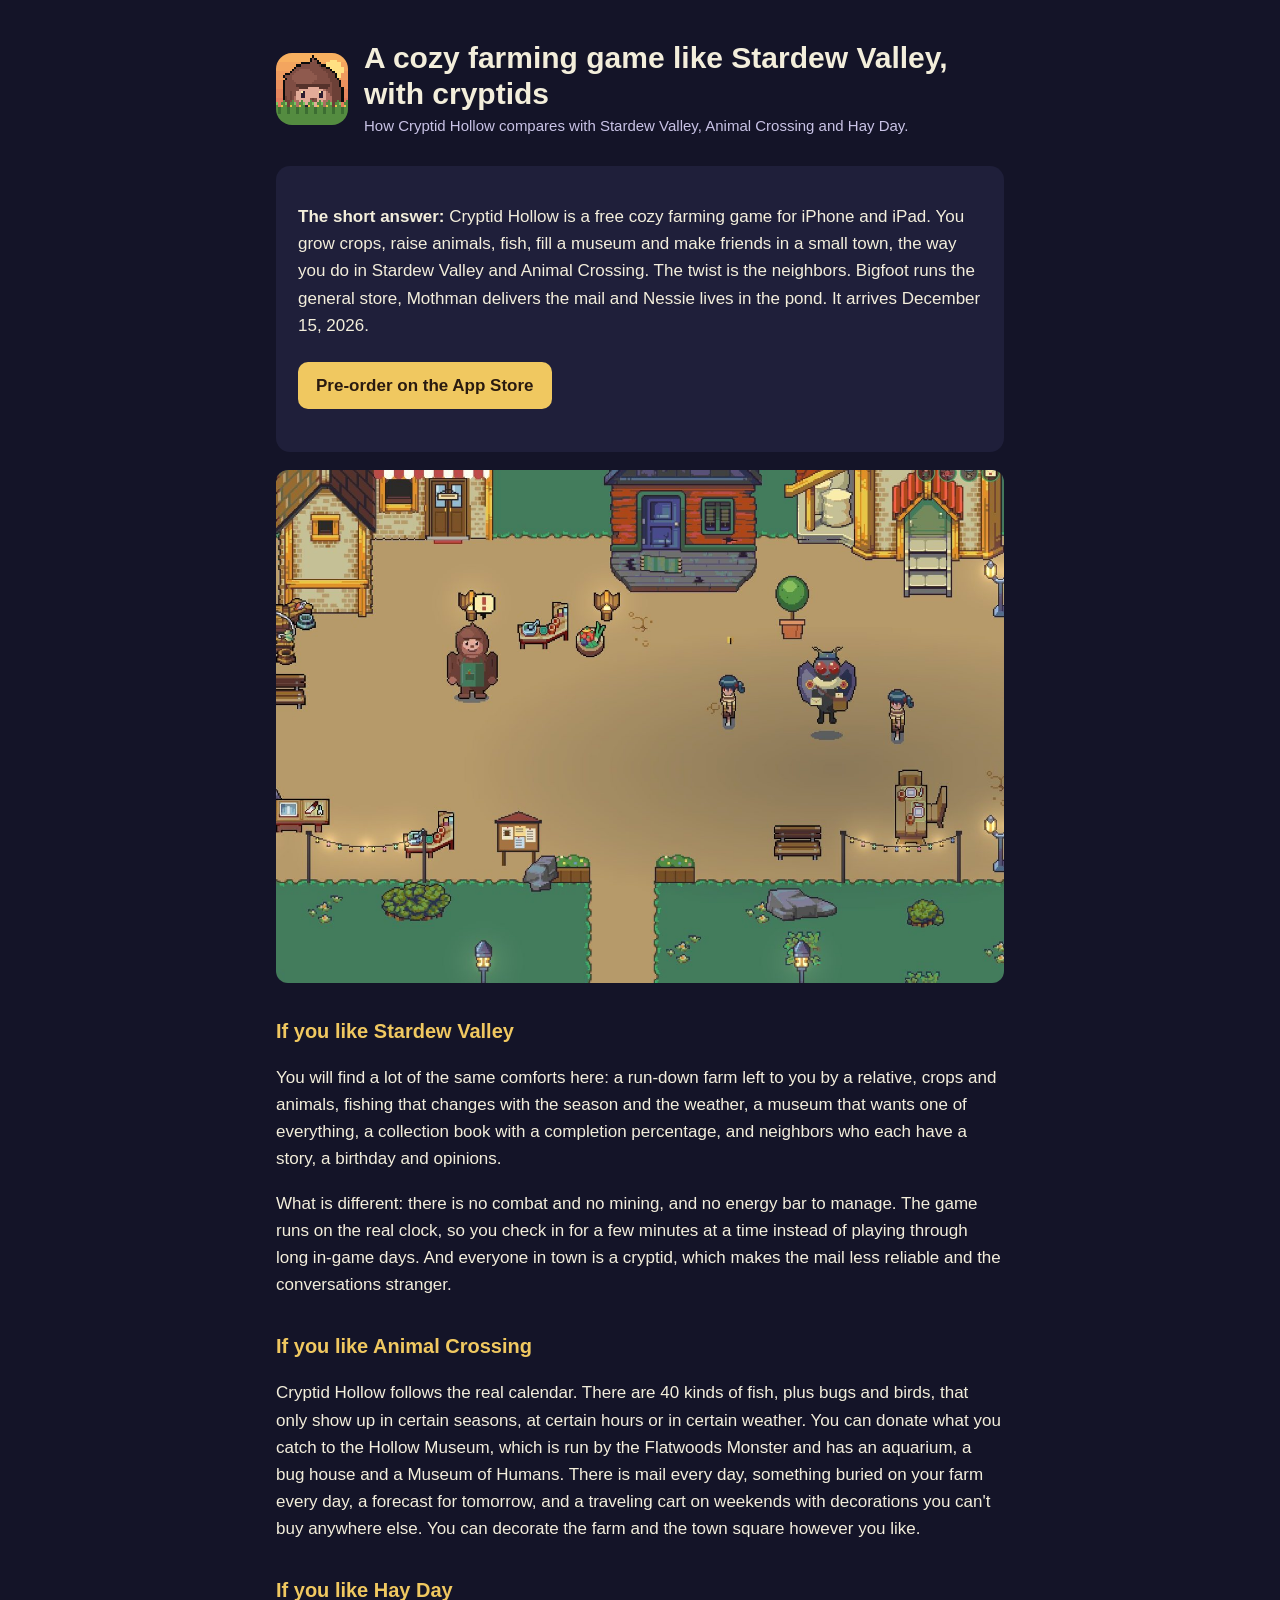
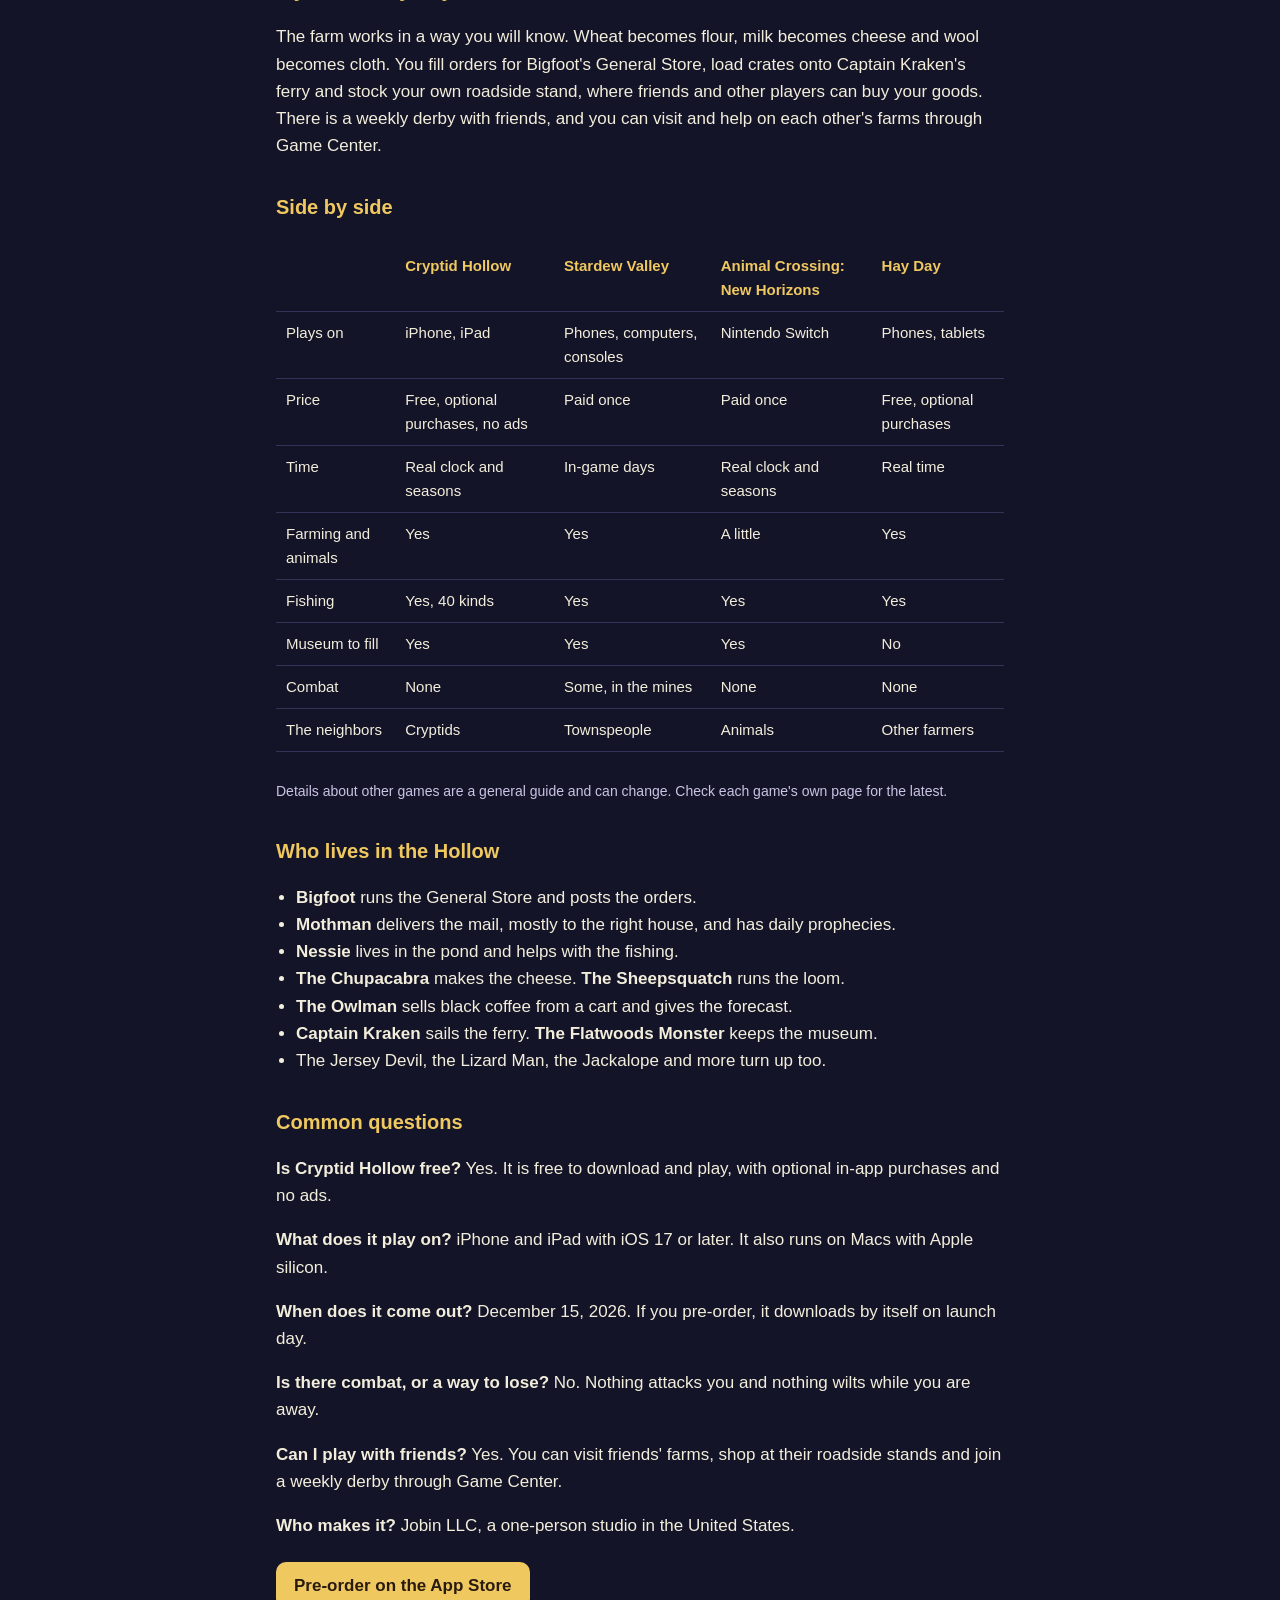
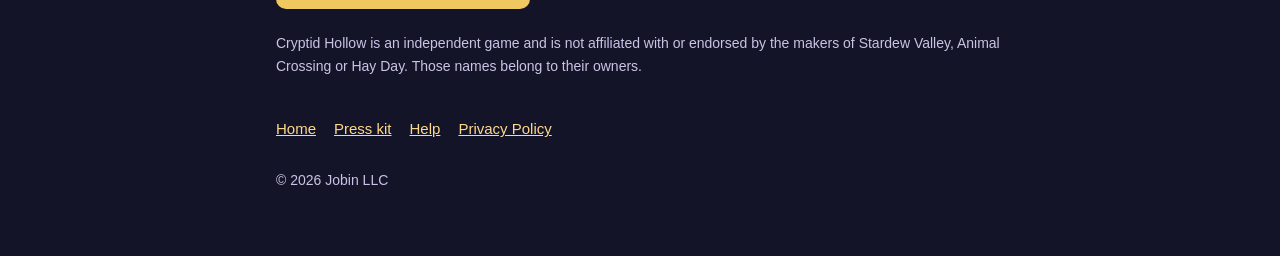
==== games-like-stardew-valley.html @ d9f1b3c2 "Help search engines and AI assistants find the game: comparison page, FAQ, structured data, robots, " ====
<!doctype html>
<html lang="en">
<head>
<meta charset="utf-8">
<meta name="viewport" content="width=device-width, initial-scale=1">
<title>A Cozy Farming Game Like Stardew Valley for iPhone and iPad | Cryptid Hollow</title>
<meta name="description" content="Looking for a game like Stardew Valley, Animal Crossing or Hay Day on iPhone or iPad? Cryptid Hollow is a free cozy farming game where your neighbors are Bigfoot, Mothman and Nessie. See how it compares.">
<link rel="canonical" href="https://cryptidhollowgame.com/games-like-stardew-valley.html">
<meta property="og:title" content="A cozy farming game like Stardew Valley, with cryptids">
<meta property="og:description" content="How Cryptid Hollow compares with Stardew Valley, Animal Crossing and Hay Day. Free on iPhone and iPad, December 15.">
<meta property="og:image" content="https://cryptidhollowgame.com/assets/shot_town.jpg">
<meta property="og:type" content="article">
<meta name="twitter:card" content="summary_large_image">
<meta name="apple-itunes-app" content="app-id=6833133647">
<link rel="stylesheet" href="style.css">
<link rel="icon" href="icon.png">
<style>
table{width:100%;border-collapse:collapse;margin:14px 0;font-size:15px}
th,td{text-align:left;padding:9px 10px;border-bottom:1px solid #34345a;vertical-align:top}
th{color:var(--accent)}
.button{display:inline-block;background:var(--accent);color:#2a1b10;font-weight:700;text-decoration:none;padding:10px 18px;border-radius:10px;margin:6px 10px 6px 0}
.shot{display:block;width:100%;height:auto;border-radius:12px;margin:14px 0}
ul{padding-left:20px}
.scroll{overflow-x:auto}
.small{font-size:14px;color:var(--soft)}
</style>
<script type="application/ld+json">
{"@context":"https://schema.org","@type":"FAQPage","mainEntity":[
{"@type":"Question","name":"Is Cryptid Hollow like Stardew Valley?","acceptedAnswer":{"@type":"Answer","text":"In spirit, yes. Like Stardew Valley, Cryptid Hollow is a cozy farming game about growing crops, raising animals, fishing, filling a museum and getting to know a small town of characters. The differences: the neighbors are cryptids such as Bigfoot, Mothman and Nessie, there is no combat or mining, the game runs in real time and was built for iPhone and iPad, and it is free to download."}},
{"@type":"Question","name":"What is a good game like Stardew Valley on iPhone or iPad?","acceptedAnswer":{"@type":"Answer","text":"Cryptid Hollow is a free cozy farming game for iPhone and iPad with farming, fishing, a museum to fill, seasons, weather and a town of characters to befriend. It was built for touch and short sessions, and it arrives on the App Store on December 15, 2026."}},
{"@type":"Question","name":"Is Cryptid Hollow like Animal Crossing?","acceptedAnswer":{"@type":"Answer","text":"It shares the daily rhythm. The game follows the real clock and calendar, so there are fish, bugs and birds that only appear in certain seasons and at certain times of day, a museum that takes donations, neighbors with birthdays, mail every day and a traveling cart on weekends."}},
{"@type":"Question","name":"Is Cryptid Hollow like Hay Day?","acceptedAnswer":{"@type":"Answer","text":"The farm side will feel familiar to Hay Day players: crops and animals feed buildings such as a mill and a creamery, and you fill orders, load a ferry and sell goods at your own roadside stand, where friends and other players can buy them."}},
{"@type":"Question","name":"Is Cryptid Hollow free?","acceptedAnswer":{"@type":"Answer","text":"Yes. Cryptid Hollow is free to download and play. It has optional in-app purchases and no ads."}}
]}
</script>
</head>
<body>
<main>
<header>
  <img src="icon.png" alt="Cryptid Hollow app icon">
  <div>
    <h1>A cozy farming game like Stardew Valley, with cryptids</h1>
    <p class="sub">How Cryptid Hollow compares with Stardew Valley, Animal Crossing and Hay Day.</p>
  </div>
</header>

<div class="card">
  <p><strong>The short answer:</strong> Cryptid Hollow is a free cozy farming game for iPhone and iPad. You grow crops, raise animals, fish, fill a museum and make friends in a small town, the way you do in Stardew Valley and Animal Crossing. The twist is the neighbors. Bigfoot runs the general store, Mothman delivers the mail and Nessie lives in the pond. It arrives December 15, 2026.</p>
  <p><a class="button" href="https://apps.apple.com/us/app/cryptid-hollow/id6833133647">Pre-order on the App Store</a></p>
</div>

<img class="shot" src="assets/shot_town.jpg" alt="The town square in Cryptid Hollow, with the General Store, the post office and a fountain">

<h2>If you like Stardew Valley</h2>
<p>You will find a lot of the same comforts here: a run-down farm left to you by a relative, crops and animals, fishing that changes with the season and the weather, a museum that wants one of everything, a collection book with a completion percentage, and neighbors who each have a story, a birthday and opinions.</p>
<p>What is different: there is no combat and no mining, and no energy bar to manage. The game runs on the real clock, so you check in for a few minutes at a time instead of playing through long in-game days. And everyone in town is a cryptid, which makes the mail less reliable and the conversations stranger.</p>

<h2>If you like Animal Crossing</h2>
<p>Cryptid Hollow follows the real calendar. There are 40 kinds of fish, plus bugs and birds, that only show up in certain seasons, at certain hours or in certain weather. You can donate what you catch to the Hollow Museum, which is run by the Flatwoods Monster and has an aquarium, a bug house and a Museum of Humans. There is mail every day, something buried on your farm every day, a forecast for tomorrow, and a traveling cart on weekends with decorations you can't buy anywhere else. You can decorate the farm and the town square however you like.</p>

<h2>If you like Hay Day</h2>
<p>The farm works in a way you will know. Wheat becomes flour, milk becomes cheese and wool becomes cloth. You fill orders for Bigfoot's General Store, load crates onto Captain Kraken's ferry and stock your own roadside stand, where friends and other players can buy your goods. There is a weekly derby with friends, and you can visit and help on each other's farms through Game Center.</p>

<h2>Side by side</h2>
<div class="scroll">
<table>
  <tr><th></th><th>Cryptid Hollow</th><th>Stardew Valley</th><th>Animal Crossing: New Horizons</th><th>Hay Day</th></tr>
  <tr><td>Plays on</td><td>iPhone, iPad</td><td>Phones, computers, consoles</td><td>Nintendo Switch</td><td>Phones, tablets</td></tr>
  <tr><td>Price</td><td>Free, optional purchases, no ads</td><td>Paid once</td><td>Paid once</td><td>Free, optional purchases</td></tr>
  <tr><td>Time</td><td>Real clock and seasons</td><td>In-game days</td><td>Real clock and seasons</td><td>Real time</td></tr>
  <tr><td>Farming and animals</td><td>Yes</td><td>Yes</td><td>A little</td><td>Yes</td></tr>
  <tr><td>Fishing</td><td>Yes, 40 kinds</td><td>Yes</td><td>Yes</td><td>Yes</td></tr>
  <tr><td>Museum to fill</td><td>Yes</td><td>Yes</td><td>Yes</td><td>No</td></tr>
  <tr><td>Combat</td><td>None</td><td>Some, in the mines</td><td>None</td><td>None</td></tr>
  <tr><td>The neighbors</td><td>Cryptids</td><td>Townspeople</td><td>Animals</td><td>Other farmers</td></tr>
</table>
</div>
<p class="small">Details about other games are a general guide and can change. Check each game's own page for the latest.</p>

<h2>Who lives in the Hollow</h2>
<ul>
  <li><strong>Bigfoot</strong> runs the General Store and posts the orders.</li>
  <li><strong>Mothman</strong> delivers the mail, mostly to the right house, and has daily prophecies.</li>
  <li><strong>Nessie</strong> lives in the pond and helps with the fishing.</li>
  <li><strong>The Chupacabra</strong> makes the cheese. <strong>The Sheepsquatch</strong> runs the loom.</li>
  <li><strong>The Owlman</strong> sells black coffee from a cart and gives the forecast.</li>
  <li><strong>Captain Kraken</strong> sails the ferry. <strong>The Flatwoods Monster</strong> keeps the museum.</li>
  <li>The Jersey Devil, the Lizard Man, the Jackalope and more turn up too.</li>
</ul>

<h2>Common questions</h2>
<p><strong>Is Cryptid Hollow free?</strong> Yes. It is free to download and play, with optional in-app purchases and no ads.</p>
<p><strong>What does it play on?</strong> iPhone and iPad with iOS 17 or later. It also runs on Macs with Apple silicon.</p>
<p><strong>When does it come out?</strong> December 15, 2026. If you pre-order, it downloads by itself on launch day.</p>
<p><strong>Is there combat, or a way to lose?</strong> No. Nothing attacks you and nothing wilts while you are away.</p>
<p><strong>Can I play with friends?</strong> Yes. You can visit friends' farms, shop at their roadside stands and join a weekly derby through Game Center.</p>
<p><strong>Who makes it?</strong> Jobin LLC, a one-person studio in the United States.</p>

<p><a class="button" href="https://apps.apple.com/us/app/cryptid-hollow/id6833133647">Pre-order on the App Store</a></p>

<p class="small">Cryptid Hollow is an independent game and is not affiliated with or endorsed by the makers of Stardew Valley, Animal Crossing or Hay Day. Those names belong to their owners.</p>

<nav><a href="index.html">Home</a><a href="press.html">Press kit</a><a href="support.html">Help</a><a href="privacy.html">Privacy Policy</a></nav>
<footer>© 2026 Jobin LLC</footer>
</main>
</body>
</html>
---- style.css ----
:root{--bg:#141428;--card:#1f1f3a;--ink:#f3eedb;--soft:#c9c3e6;--accent:#f0c860;--link:#ffd98a}
*{box-sizing:border-box}
body{margin:0;background:var(--bg);color:var(--ink);font:17px/1.6 -apple-system,BlinkMacSystemFont,"Segoe UI",Roboto,sans-serif}
main{max-width:760px;margin:0 auto;padding:40px 16px 64px}
header{display:flex;align-items:center;gap:16px;margin-bottom:28px}
header img{width:72px;height:72px;border-radius:16px;image-rendering:pixelated}
h1{margin:0;font-size:30px;line-height:1.2}
h2{color:var(--accent);font-size:20px;margin:32px 0 8px}
p,li{color:var(--ink)}
.sub{color:var(--soft);margin:2px 0 0;font-size:15px}
.card{background:var(--card);border-radius:14px;padding:20px 22px;margin:18px 0}
a{color:var(--link)}
nav{display:flex;gap:18px;margin-top:40px;font-size:15px;color:var(--soft)}
footer{margin-top:28px;font-size:14px;color:var(--soft)}
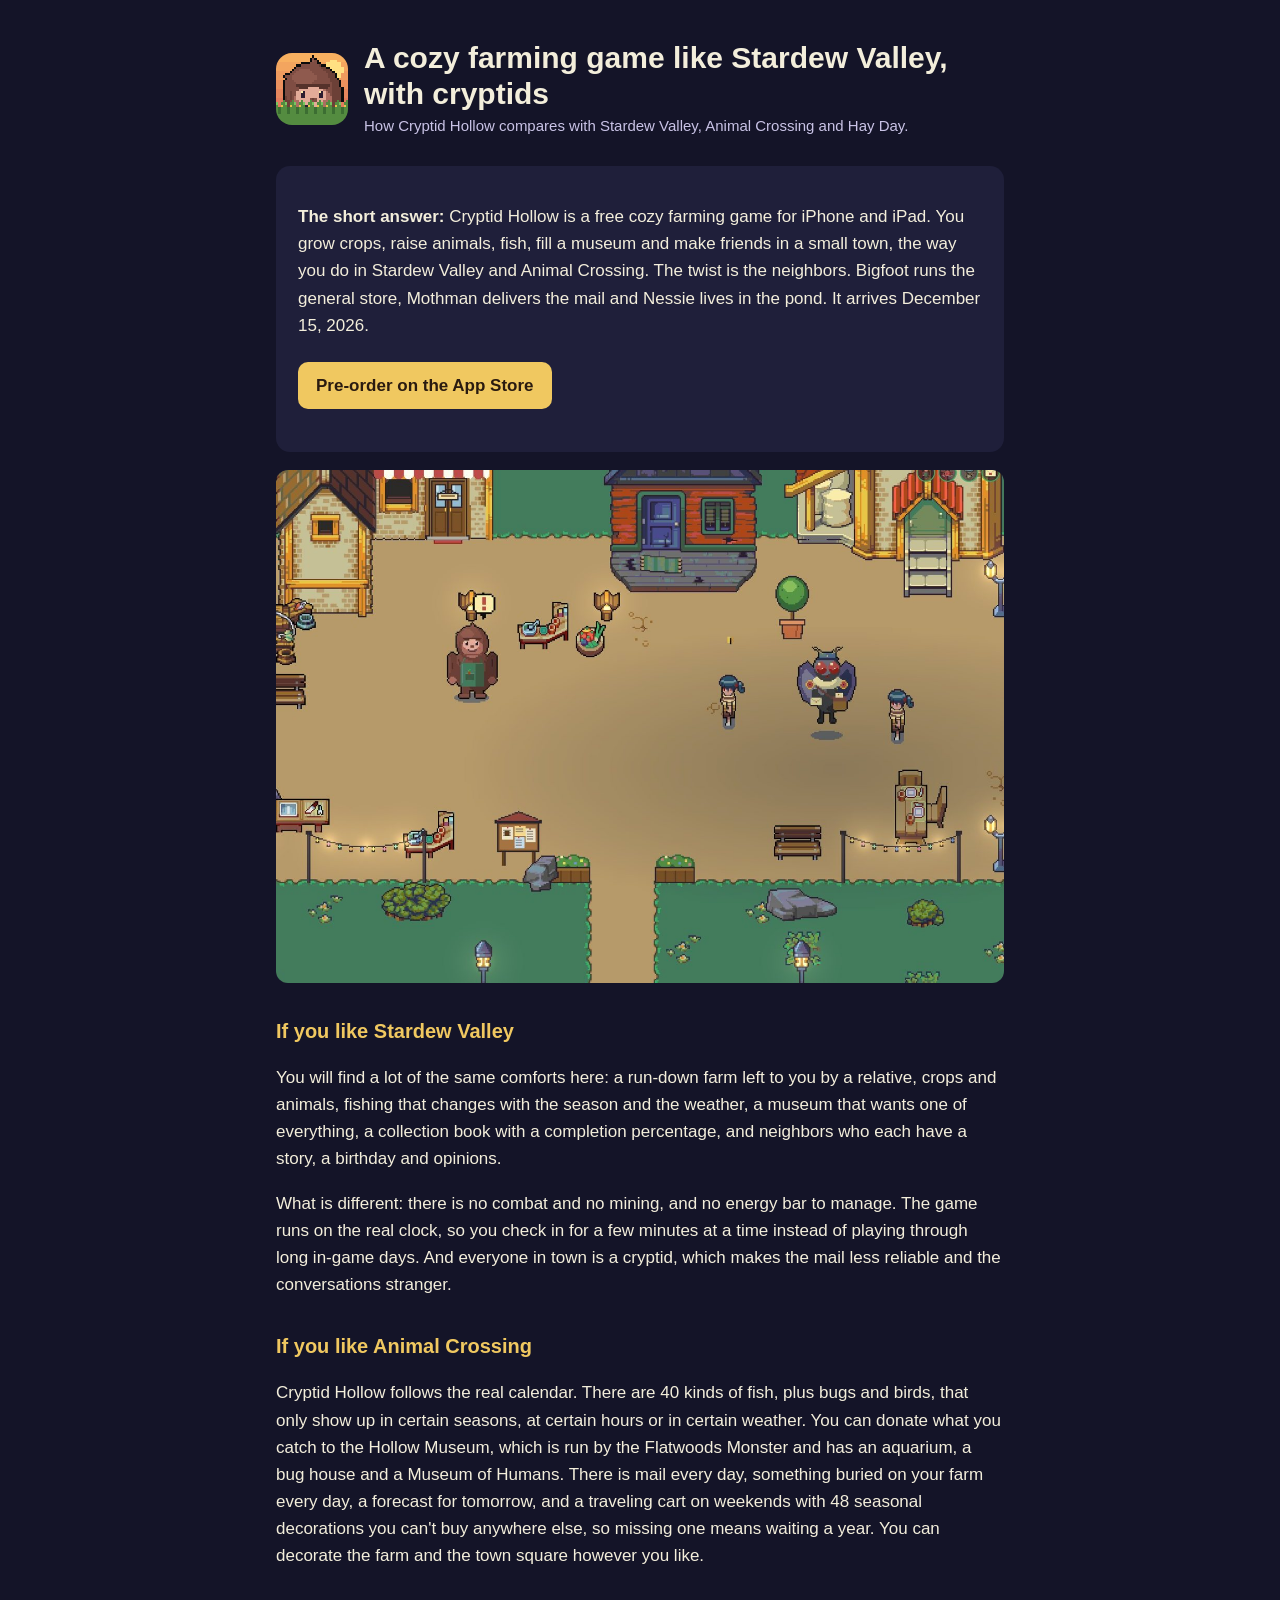
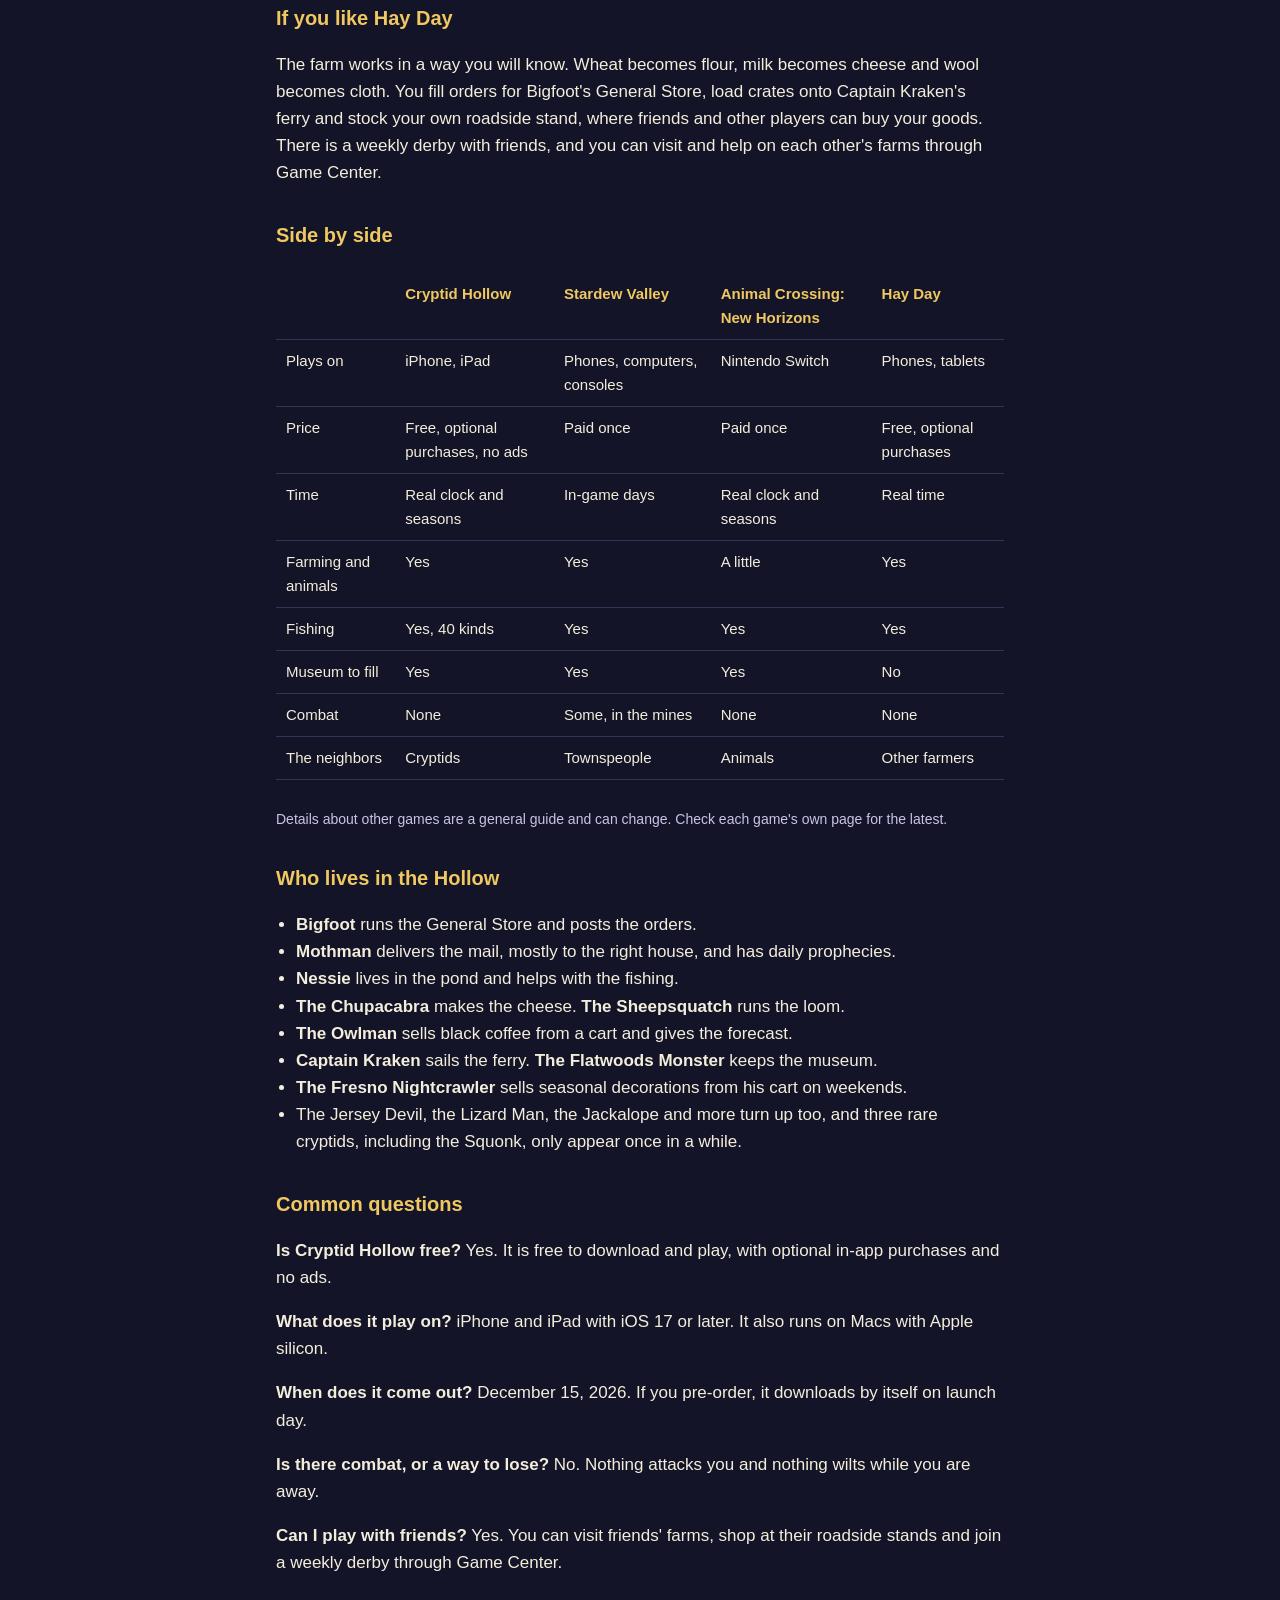
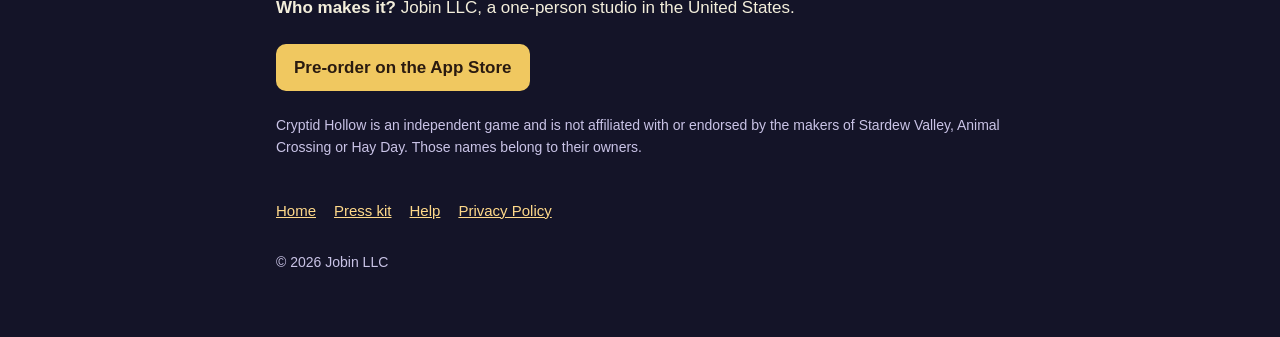
==== commit 15815d5b: "Website: new cryptids, a collecting section, readable launch date, fresher search data Co-Authored-B" ====
--- a/games-like-stardew-valley.html
+++ b/games-like-stardew-valley.html
@@ -56,7 +56,7 @@
 <p>What is different: there is no combat and no mining, and no energy bar to manage. The game runs on the real clock, so you check in for a few minutes at a time instead of playing through long in-game days. And everyone in town is a cryptid, which makes the mail less reliable and the conversations stranger.</p>
 
 <h2>If you like Animal Crossing</h2>
-<p>Cryptid Hollow follows the real calendar. There are 40 kinds of fish, plus bugs and birds, that only show up in certain seasons, at certain hours or in certain weather. You can donate what you catch to the Hollow Museum, which is run by the Flatwoods Monster and has an aquarium, a bug house and a Museum of Humans. There is mail every day, something buried on your farm every day, a forecast for tomorrow, and a traveling cart on weekends with decorations you can't buy anywhere else. You can decorate the farm and the town square however you like.</p>
+<p>Cryptid Hollow follows the real calendar. There are 40 kinds of fish, plus bugs and birds, that only show up in certain seasons, at certain hours or in certain weather. You can donate what you catch to the Hollow Museum, which is run by the Flatwoods Monster and has an aquarium, a bug house and a Museum of Humans. There is mail every day, something buried on your farm every day, a forecast for tomorrow, and a traveling cart on weekends with 48 seasonal decorations you can't buy anywhere else, so missing one means waiting a year. You can decorate the farm and the town square however you like.</p>
 
 <h2>If you like Hay Day</h2>
 <p>The farm works in a way you will know. Wheat becomes flour, milk becomes cheese and wool becomes cloth. You fill orders for Bigfoot's General Store, load crates onto Captain Kraken's ferry and stock your own roadside stand, where friends and other players can buy your goods. There is a weekly derby with friends, and you can visit and help on each other's farms through Game Center.</p>
@@ -85,7 +85,8 @@
   <li><strong>The Chupacabra</strong> makes the cheese. <strong>The Sheepsquatch</strong> runs the loom.</li>
   <li><strong>The Owlman</strong> sells black coffee from a cart and gives the forecast.</li>
   <li><strong>Captain Kraken</strong> sails the ferry. <strong>The Flatwoods Monster</strong> keeps the museum.</li>
-  <li>The Jersey Devil, the Lizard Man, the Jackalope and more turn up too.</li>
+  <li><strong>The Fresno Nightcrawler</strong> sells seasonal decorations from his cart on weekends.</li>
+  <li>The Jersey Devil, the Lizard Man, the Jackalope and more turn up too, and three rare cryptids, including the Squonk, only appear once in a while.</li>
 </ul>
 
 <h2>Common questions</h2>
